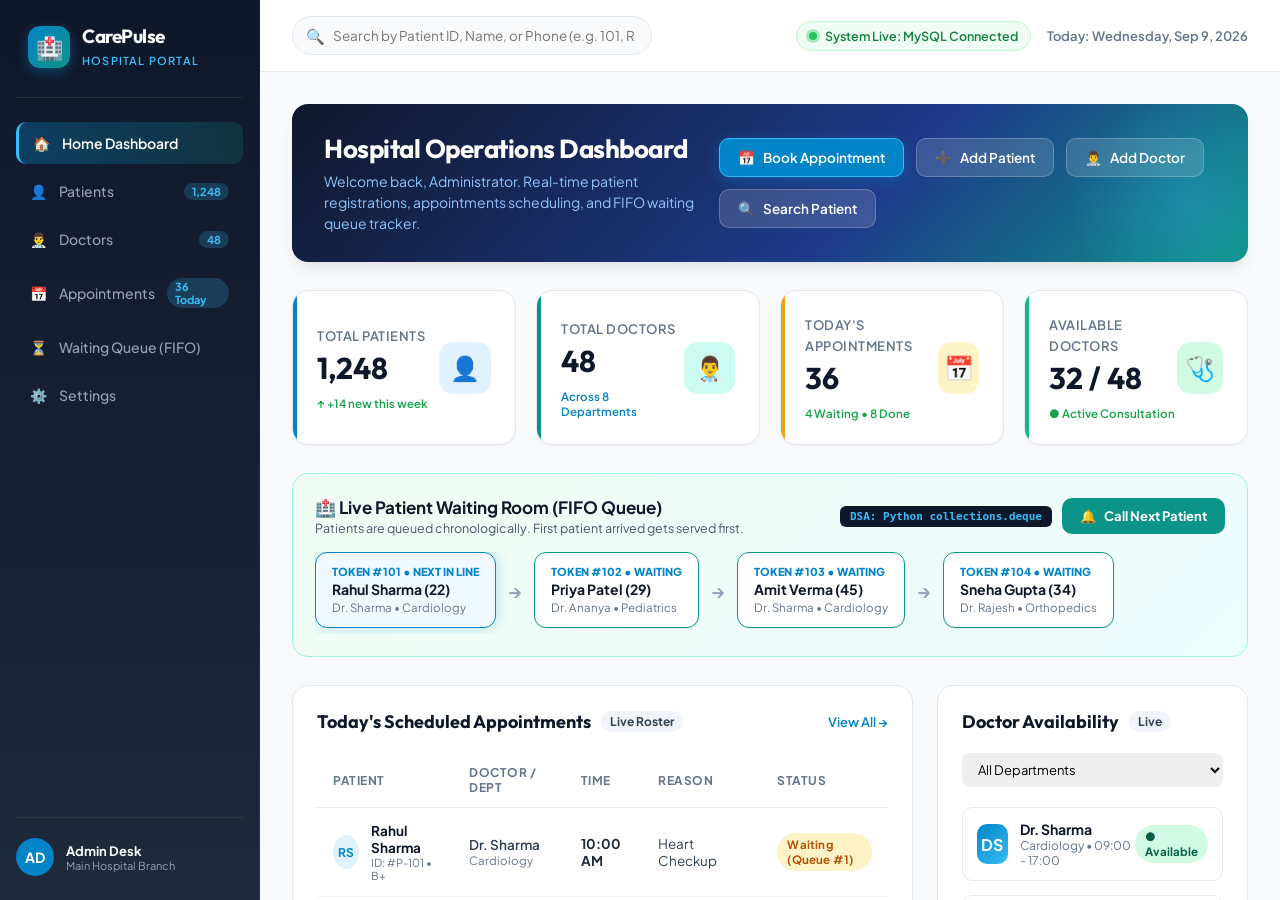
==== preview_home.html @ ee2fca20 "Initial commit - CarePulse Hospital Management System" ====
<!DOCTYPE html>
<html lang="en">
<head>
    <meta charset="UTF-8">
    <meta name="viewport" content="width=device-width, initial-scale=1.0">
    <title>CarePulse Hospital Management System | Dashboard Preview</title>
    <link rel="preconnect" href="https://fonts.googleapis.com">
    <link rel="preconnect" href="https://fonts.gstatic.com" crossorigin>
    <link href="https://fonts.googleapis.com/css2?family=Plus+Jakarta+Sans:wght@400;500;600;700;800&family=Outfit:wght@500;600;700&display=swap" rel="stylesheet">
    <style>
        :root {
            --primary: #0284c7;
            --primary-dark: #0369a1;
            --primary-light: #e0f2fe;
            --teal: #0d9488;
            --teal-light: #ccfbf1;
            --emerald: #10b981;
            --emerald-light: #d1fae5;
            --amber: #f59e0b;
            --amber-light: #fef3c7;
            --rose: #f43f5e;
            --rose-light: #ffe4e6;
            --slate-900: #0f172a;
            --slate-800: #1e293b;
            --slate-700: #334155;
            --slate-600: #475569;
            --slate-500: #64748b;
            --slate-200: #e2e8f0;
            --slate-100: #f1f5f9;
            --slate-50: #f8fafc;
            --white: #ffffff;
            --shadow-sm: 0 1px 2px 0 rgb(0 0 0 / 0.05);
            --shadow-md: 0 4px 6px -1px rgb(0 0 0 / 0.07), 0 2px 4px -2px rgb(0 0 0 / 0.05);
            --shadow-lg: 0 10px 15px -3px rgb(0 0 0 / 0.08), 0 4px 6px -4px rgb(0 0 0 / 0.04);
            --shadow-glow: 0 0 20px rgba(2, 132, 199, 0.15);
            --radius-lg: 16px;
            --radius-md: 10px;
            --radius-full: 9999px;
            --transition: all 0.25s cubic-bezier(0.4, 0, 0.2, 1);
        }

        * {
            margin: 0;
            padding: 0;
            box-sizing: border-box;
            font-family: 'Plus Jakarta Sans', sans-serif;
        }

        body {
            background-color: #f8fafc;
            color: var(--slate-800);
            display: flex;
            min-height: 100vh;
        }

        /* Sidebar */
        aside.sidebar {
            width: 260px;
            background: linear-gradient(180deg, #0f172a 0%, #1e293b 100%);
            color: var(--white);
            padding: 24px 16px;
            display: flex;
            flex-direction: column;
            flex-shrink: 0;
            border-right: 1px solid rgba(255,255,255,0.05);
        }

        .brand {
            display: flex;
            align-items: center;
            gap: 12px;
            padding: 0 12px 28px 12px;
            border-bottom: 1px solid rgba(255,255,255,0.08);
        }

        .brand-icon {
            width: 42px;
            height: 42px;
            border-radius: 12px;
            background: linear-gradient(135deg, #0284c7, #0d9488);
            display: flex;
            align-items: center;
            justify-content: center;
            font-size: 22px;
            box-shadow: 0 4px 12px rgba(2, 132, 199, 0.4);
        }

        .brand-text h2 {
            font-family: 'Outfit', sans-serif;
            font-size: 19px;
            font-weight: 700;
            letter-spacing: -0.5px;
            color: #ffffff;
        }

        .brand-text span {
            font-size: 11px;
            text-transform: uppercase;
            letter-spacing: 1.2px;
            color: #38bdf8;
            font-weight: 600;
        }

        .nav-menu {
            margin-top: 24px;
            list-style: none;
            display: flex;
            flex-direction: column;
            gap: 6px;
            flex-grow: 1;
        }

        .nav-item a {
            display: flex;
            align-items: center;
            gap: 12px;
            padding: 12px 14px;
            border-radius: var(--radius-md);
            color: #94a3b8;
            text-decoration: none;
            font-size: 14px;
            font-weight: 500;
            transition: var(--transition);
        }

        .nav-item a:hover {
            color: #ffffff;
            background: rgba(255,255,255,0.06);
            transform: translateX(3px);
        }

        .nav-item.active a {
            color: #ffffff;
            background: linear-gradient(90deg, rgba(2, 132, 199, 0.35) 0%, rgba(13, 148, 136, 0.2) 100%);
            border-left: 3px solid #38bdf8;
            font-weight: 600;
        }

        .nav-badge {
            margin-left: auto;
            background: rgba(56, 189, 248, 0.2);
            color: #38bdf8;
            padding: 2px 8px;
            border-radius: var(--radius-full);
            font-size: 11px;
            font-weight: 700;
        }

        .sidebar-footer {
            padding-top: 20px;
            border-top: 1px solid rgba(255,255,255,0.08);
            display: flex;
            align-items: center;
            gap: 12px;
        }

        .admin-avatar {
            width: 38px;
            height: 38px;
            border-radius: 50%;
            background: #0284c7;
            display: flex;
            align-items: center;
            justify-content: center;
            font-weight: 700;
            font-size: 14px;
        }

        /* Main Content */
        main.main-content {
            flex-grow: 1;
            display: flex;
            flex-direction: column;
            overflow-y: auto;
            max-height: 100vh;
        }

        /* Top Header */
        header.topbar {
            background: var(--white);
            border-bottom: 1px solid var(--slate-200);
            padding: 16px 32px;
            display: flex;
            align-items: center;
            justify-content: space-between;
            position: sticky;
            top: 0;
            z-index: 20;
        }

        .header-search {
            position: relative;
            width: 360px;
        }

        .header-search input {
            width: 100%;
            padding: 10px 16px 10px 40px;
            background: var(--slate-50);
            border: 1px solid var(--slate-200);
            border-radius: var(--radius-full);
            font-size: 13.5px;
            outline: none;
            transition: var(--transition);
        }

        .header-search input:focus {
            border-color: var(--primary);
            background: var(--white);
            box-shadow: 0 0 0 3px rgba(2, 132, 199, 0.12);
        }

        .search-icon {
            position: absolute;
            left: 14px;
            top: 50%;
            transform: translateY(-50%);
            color: var(--slate-400);
            font-size: 15px;
        }

        .header-actions {
            display: flex;
            align-items: center;
            gap: 16px;
        }

        .btn-live-pulse {
            display: flex;
            align-items: center;
            gap: 8px;
            background: #f0fdf4;
            color: #15803d;
            border: 1px solid #bbf7d0;
            padding: 6px 12px;
            border-radius: var(--radius-full);
            font-size: 12.5px;
            font-weight: 600;
        }

        .pulse-dot {
            width: 8px;
            height: 8px;
            background: #22c55e;
            border-radius: 50%;
            box-shadow: 0 0 0 3px rgba(34, 197, 94, 0.35);
            animation: pulseAnim 2s infinite;
        }

        @keyframes pulseAnim {
            0% { box-shadow: 0 0 0 0 rgba(34, 197, 94, 0.5); }
            70% { box-shadow: 0 0 0 8px rgba(34, 197, 94, 0); }
            100% { box-shadow: 0 0 0 0 rgba(34, 197, 94, 0); }
        }

        /* Dashboard Container */
        .dashboard-body {
            padding: 32px;
            display: flex;
            flex-direction: column;
            gap: 28px;
        }

        /* Welcome Banner & Quick Action Buttons */
        .hero-banner {
            background: linear-gradient(135deg, #0f172a 0%, #1e3a8a 60%, #0d9488 100%);
            border-radius: var(--radius-lg);
            padding: 28px 32px;
            color: var(--white);
            display: flex;
            justify-content: space-between;
            align-items: center;
            box-shadow: var(--shadow-lg);
            position: relative;
            overflow: hidden;
        }

        .hero-banner::after {
            content: '';
            position: absolute;
            right: -60px;
            bottom: -60px;
            width: 240px;
            height: 240px;
            border-radius: 50%;
            background: radial-gradient(circle, rgba(56, 189, 248, 0.25) 0%, rgba(255,255,255,0) 70%);
            pointer-events: none;
        }

        .hero-text h1 {
            font-family: 'Outfit', sans-serif;
            font-size: 26px;
            font-weight: 700;
            letter-spacing: -0.5px;
            margin-bottom: 6px;
        }

        .hero-text p {
            color: #93c5fd;
            font-size: 14px;
            max-width: 520px;
            line-height: 1.5;
        }

        .quick-actions {
            display: flex;
            gap: 12px;
            flex-wrap: wrap;
            z-index: 2;
        }

        .btn-action {
            display: inline-flex;
            align-items: center;
            gap: 8px;
            background: rgba(255,255,255,0.14);
            border: 1px solid rgba(255,255,255,0.22);
            backdrop-filter: blur(8px);
            color: var(--white);
            padding: 10px 18px;
            border-radius: var(--radius-md);
            font-size: 13.5px;
            font-weight: 600;
            text-decoration: none;
            cursor: pointer;
            transition: var(--transition);
        }

        .btn-action:hover {
            background: var(--white);
            color: var(--slate-900);
            transform: translateY(-2px);
            box-shadow: 0 4px 14px rgba(0,0,0,0.2);
        }

        .btn-action.btn-primary-action {
            background: #0284c7;
            border-color: #38bdf8;
            box-shadow: 0 4px 14px rgba(2, 132, 199, 0.4);
        }

        .btn-action.btn-primary-action:hover {
            background: #0369a1;
            color: var(--white);
        }

        /* Stat Cards Grid */
        .stats-grid {
            display: grid;
            grid-template-columns: repeat(4, 1fr);
            gap: 20px;
        }

        .stat-card {
            background: var(--white);
            border-radius: var(--radius-lg);
            padding: 22px 24px;
            border: 1px solid var(--slate-200);
            box-shadow: var(--shadow-sm);
            display: flex;
            align-items: center;
            justify-content: space-between;
            transition: var(--transition);
            position: relative;
            overflow: hidden;
        }

        .stat-card:hover {
            transform: translateY(-3px);
            box-shadow: var(--shadow-lg);
            border-color: #cbd5e1;
        }

        .stat-card::before {
            content: '';
            position: absolute;
            left: 0;
            top: 0;
            bottom: 0;
            width: 4px;
        }

        .stat-card.blue::before { background: var(--primary); }
        .stat-card.teal::before { background: var(--teal); }
        .stat-card.amber::before { background: var(--amber); }
        .stat-card.emerald::before { background: var(--emerald); }

        .stat-info span {
            font-size: 13px;
            font-weight: 600;
            color: var(--slate-500);
            text-transform: uppercase;
            letter-spacing: 0.5px;
        }

        .stat-info h3 {
            font-family: 'Outfit', sans-serif;
            font-size: 30px;
            font-weight: 700;
            color: var(--slate-900);
            margin: 4px 0;
        }

        .stat-badge {
            font-size: 11.5px;
            font-weight: 600;
            display: inline-flex;
            align-items: center;
            gap: 4px;
        }

        .stat-badge.green { color: #16a34a; }
        .stat-badge.blue { color: #0284c7; }

        .stat-icon {
            width: 52px;
            height: 52px;
            border-radius: 14px;
            display: flex;
            align-items: center;
            justify-content: center;
            font-size: 24px;
        }

        .stat-card.blue .stat-icon { background: var(--primary-light); color: var(--primary); }
        .stat-card.teal .stat-icon { background: var(--teal-light); color: var(--teal); }
        .stat-card.amber .stat-icon { background: var(--amber-light); color: var(--amber); }
        .stat-card.emerald .stat-icon { background: var(--emerald-light); color: var(--emerald); }

        /* Two-Column Section */
        .dashboard-content-grid {
            display: grid;
            grid-template-columns: 2fr 1fr;
            gap: 24px;
        }

        .card {
            background: var(--white);
            border-radius: var(--radius-lg);
            border: 1px solid var(--slate-200);
            box-shadow: var(--shadow-sm);
            padding: 24px;
            display: flex;
            flex-direction: column;
            gap: 20px;
        }

        .card-header {
            display: flex;
            align-items: center;
            justify-content: space-between;
        }

        .card-title {
            display: flex;
            align-items: center;
            gap: 10px;
        }

        .card-title h3 {
            font-family: 'Outfit', sans-serif;
            font-size: 18px;
            font-weight: 700;
            color: var(--slate-900);
        }

        .card-title .badge {
            background: var(--slate-100);
            color: var(--slate-700);
            font-size: 12px;
            font-weight: 700;
            padding: 3px 9px;
            border-radius: var(--radius-full);
        }

        /* Waiting Queue Visual Banner (DSA Section) */
        .queue-container {
            background: linear-gradient(135deg, #f0fdf4 0%, #ecfeff 100%);
            border: 1px solid #99f6e4;
            border-radius: var(--radius-lg);
            padding: 22px;
            display: flex;
            flex-direction: column;
            gap: 16px;
        }

        .queue-header {
            display: flex;
            justify-content: space-between;
            align-items: center;
        }

        .dsa-tag {
            background: #0f172a;
            color: #38bdf8;
            font-family: monospace;
            font-size: 11px;
            padding: 4px 10px;
            border-radius: 6px;
            font-weight: 700;
        }

        .queue-flow {
            display: flex;
            align-items: center;
            gap: 12px;
            overflow-x: auto;
            padding-bottom: 6px;
        }

        .queue-token {
            background: var(--white);
            border: 1.5px solid #0d9488;
            border-radius: 12px;
            padding: 12px 16px;
            min-width: 140px;
            box-shadow: var(--shadow-sm);
            position: relative;
            transition: var(--transition);
        }

        .queue-token.current-serving {
            border-color: #0284c7;
            background: #f0f9ff;
            box-shadow: 0 0 16px rgba(2, 132, 199, 0.25);
        }

        .token-num {
            font-size: 11px;
            font-weight: 800;
            color: #0284c7;
            text-transform: uppercase;
        }

        .token-patient {
            font-size: 14px;
            font-weight: 700;
            color: var(--slate-900);
            margin-top: 2px;
        }

        .token-doctor {
            font-size: 11.5px;
            color: var(--slate-500);
            margin-top: 2px;
        }

        .queue-arrow {
            color: #94a3b8;
            font-size: 18px;
            font-weight: bold;
        }

        .btn-call-next {
            background: #0d9488;
            color: var(--white);
            border: none;
            padding: 10px 18px;
            border-radius: var(--radius-md);
            font-weight: 700;
            font-size: 13px;
            cursor: pointer;
            display: inline-flex;
            align-items: center;
            gap: 8px;
            transition: var(--transition);
        }

        .btn-call-next:hover {
            background: #0f766e;
            transform: scale(1.02);
        }

        /* Appointment Table */
        .table-responsive {
            overflow-x: auto;
        }

        table.data-table {
            width: 100%;
            border-collapse: collapse;
            text-align: left;
        }

        table.data-table th {
            padding: 12px 16px;
            font-size: 12px;
            font-weight: 700;
            color: var(--slate-500);
            text-transform: uppercase;
            letter-spacing: 0.5px;
            border-bottom: 1px solid var(--slate-200);
        }

        table.data-table td {
            padding: 14px 16px;
            font-size: 13.5px;
            border-bottom: 1px solid var(--slate-100);
            color: var(--slate-700);
            vertical-align: middle;
        }

        table.data-table tr:hover {
            background-color: var(--slate-50);
        }

        .patient-cell {
            display: flex;
            align-items: center;
            gap: 12px;
        }

        .patient-avatar-sm {
            width: 34px;
            height: 34px;
            border-radius: 50%;
            background: var(--primary-light);
            color: var(--primary);
            font-weight: 700;
            font-size: 12px;
            display: flex;
            align-items: center;
            justify-content: center;
        }

        .badge-status {
            display: inline-flex;
            align-items: center;
            padding: 4px 10px;
            border-radius: var(--radius-full);
            font-size: 11.5px;
            font-weight: 700;
            letter-spacing: 0.2px;
        }

        .badge-status.confirmed { background: var(--emerald-light); color: #047857; }
        .badge-status.waiting { background: var(--amber-light); color: #b45309; }
        .badge-status.cancelled { background: var(--rose-light); color: #be123c; }

        /* Slot Booking Preview Card */
        .slot-preview-box {
            background: #f8fafc;
            border: 1px dashed var(--slate-300);
            border-radius: var(--radius-md);
            padding: 16px;
        }

        .slot-grid {
            display: grid;
            grid-template-columns: repeat(2, 1fr);
            gap: 8px;
            margin-top: 10px;
        }

        .slot-item {
            padding: 8px 12px;
            border-radius: 8px;
            font-size: 12.5px;
            font-weight: 600;
            display: flex;
            align-items: center;
            justify-content: space-between;
        }

        .slot-item.booked {
            background: #fee2e2;
            color: #991b1b;
            border: 1px solid #fecaca;
        }

        .slot-item.available {
            background: #dcfce7;
            color: #166534;
            border: 1px solid #bbf7d0;
            cursor: pointer;
        }

        .slot-item.available:hover {
            background: #bbf7d0;
        }

        /* Doctor Availability List */
        .doctor-list {
            display: flex;
            flex-direction: column;
            gap: 14px;
        }

        .doctor-card {
            display: flex;
            align-items: center;
            justify-content: space-between;
            padding: 12px 14px;
            border: 1px solid var(--slate-200);
            border-radius: var(--radius-md);
            transition: var(--transition);
        }

        .doctor-card:hover {
            border-color: var(--primary);
            background: #f0f9ff;
        }

        .doctor-meta {
            display: flex;
            align-items: center;
            gap: 12px;
        }

        .doc-avatar {
            width: 40px;
            height: 40px;
            border-radius: 10px;
            background: linear-gradient(135deg, #0284c7, #38bdf8);
            color: white;
            display: flex;
            align-items: center;
            justify-content: center;
            font-weight: 700;
        }

        .doc-info h4 {
            font-size: 14px;
            color: var(--slate-900);
            font-weight: 700;
        }

        .doc-info p {
            font-size: 12px;
            color: var(--slate-500);
        }

        .status-pill {
            display: flex;
            align-items: center;
            gap: 6px;
            font-size: 11.5px;
            font-weight: 700;
            padding: 4px 10px;
            border-radius: var(--radius-full);
        }

        .status-pill.available {
            background: var(--emerald-light);
            color: #065f46;
        }

        .status-pill.busy {
            background: var(--amber-light);
            color: #92400e;
        }

        /* Modal preview */
        .preview-footer-note {
            background: #eff6ff;
            border: 1px solid #bfdbfe;
            border-radius: var(--radius-md);
            padding: 14px 18px;
            color: #1e40af;
            font-size: 13px;
            display: flex;
            align-items: center;
            justify-content: space-between;
        }
    </style>
</head>
<body>

    <!-- Sidebar Navigation -->
    <aside class="sidebar">
        <div class="brand">
            <div class="brand-icon">🏥</div>
            <div class="brand-text">
                <h2>CarePulse</h2>
                <span>Hospital Portal</span>
            </div>
        </div>

        <ul class="nav-menu">
            <li class="nav-item active">
                <a href="#dashboard">
                    <span>🏠</span> Home Dashboard
                </a>
            </li>
            <li class="nav-item">
                <a href="#patients">
                    <span>👤</span> Patients
                    <span class="nav-badge">1,248</span>
                </a>
            </li>
            <li class="nav-item">
                <a href="#doctors">
                    <span>👨‍⚕️</span> Doctors
                    <span class="nav-badge">48</span>
                </a>
            </li>
            <li class="nav-item">
                <a href="#appointments">
                    <span>📅</span> Appointments
                    <span class="nav-badge">36 Today</span>
                </a>
            </li>
            <li class="nav-item">
                <a href="#waiting-queue">
                    <span>⏳</span> Waiting Queue (FIFO)
                </a>
            </li>
            <li class="nav-item">
                <a href="#settings">
                    <span>⚙️</span> Settings
                </a>
            </li>
        </ul>

        <div class="sidebar-footer">
            <div class="admin-avatar">AD</div>
            <div>
                <div style="font-size: 13px; font-weight: 700;">Admin Desk</div>
                <div style="font-size: 11px; color: #94a3b8;">Main Hospital Branch</div>
            </div>
        </div>
    </aside>

    <!-- Main Content Area -->
    <main class="main-content">
        <!-- Top Bar -->
        <header class="topbar">
            <div class="header-search">
                <span class="search-icon">🔍</span>
                <input type="text" placeholder="Search by Patient ID, Name, or Phone (e.g. 101, Rahul)...">
            </div>

            <div class="header-actions">
                <div class="btn-live-pulse">
                    <span class="pulse-dot"></span>
                    <span>System Live: MySQL Connected</span>
                </div>
                <div style="font-size: 13px; color: var(--slate-500); font-weight: 600;">
                    Today: <span id="currentDate">Wednesday, Sep 9, 2026</span>
                </div>
            </div>
        </header>

        <!-- Dashboard Body -->
        <div class="dashboard-body">

            <!-- Hero Banner & Quick Actions -->
            <section class="hero-banner">
                <div class="hero-text">
                    <h1>Hospital Operations Dashboard</h1>
                    <p>Welcome back, Administrator. Real-time patient registrations, appointments scheduling, and FIFO waiting queue tracker.</p>
                </div>
                <div class="quick-actions">
                    <button class="btn-action btn-primary-action" onclick="alert('Quick Action: Open Book Appointment Modal')">
                        <span>📅</span> Book Appointment
                    </button>
                    <button class="btn-action" onclick="alert('Quick Action: Open Add Patient Modal')">
                        <span>➕</span> Add Patient
                    </button>
                    <button class="btn-action" onclick="alert('Quick Action: Open Add Doctor Modal')">
                        <span>👨‍⚕️</span> Add Doctor
                    </button>
                    <button class="btn-action" onclick="alert('Quick Action: Instant Patient Search')">
                        <span>🔍</span> Search Patient
                    </button>
                </div>
            </section>

            <!-- 4 Core Metric Stat Cards -->
            <section class="stats-grid">
                <div class="stat-card blue">
                    <div class="stat-info">
                        <span>Total Patients</span>
                        <h3>1,248</h3>
                        <div class="stat-badge green">↑ +14 new this week</div>
                    </div>
                    <div class="stat-icon">👤</div>
                </div>

                <div class="stat-card teal">
                    <div class="stat-info">
                        <span>Total Doctors</span>
                        <h3>48</h3>
                        <div class="stat-badge blue">Across 8 Departments</div>
                    </div>
                    <div class="stat-icon">👨‍⚕️</div>
                </div>

                <div class="stat-card amber">
                    <div class="stat-info">
                        <span>Today's Appointments</span>
                        <h3>36</h3>
                        <div class="stat-badge green">4 Waiting &bull; 8 Done</div>
                    </div>
                    <div class="stat-icon">📅</div>
                </div>

                <div class="stat-card emerald">
                    <div class="stat-info">
                        <span>Available Doctors</span>
                        <h3>32 / 48</h3>
                        <div class="stat-badge green">● Active Consultation</div>
                    </div>
                    <div class="stat-icon">🩺</div>
                </div>
            </section>

            <!-- Live Waiting Queue (FIFO Data Structure Demonstration) -->
            <section class="queue-container">
                <div class="queue-header">
                    <div>
                        <h3 style="color: #0f172a; font-size: 17px; font-weight: 700;">
                            🏥 Live Patient Waiting Room (FIFO Queue)
                        </h3>
                        <p style="font-size: 12.5px; color: #475569; margin-top: 2px;">
                            Patients are queued chronologically. First patient arrived gets served first.
                        </p>
                    </div>
                    <div style="display: flex; align-items: center; gap: 10px;">
                        <span class="dsa-tag">DSA: Python collections.deque</span>
                        <button class="btn-call-next" onclick="callNextPatient()">
                            <span>🔔</span> Call Next Patient
                        </button>
                    </div>
                </div>

                <div class="queue-flow" id="queueFlowContainer">
                    <div class="queue-token current-serving">
                        <div class="token-num">Token #101 &bull; Next In Line</div>
                        <div class="token-patient">Rahul Sharma (22)</div>
                        <div class="token-doctor">Dr. Sharma &bull; Cardiology</div>
                    </div>

                    <div class="queue-arrow">&rarr;</div>

                    <div class="queue-token">
                        <div class="token-num">Token #102 &bull; Waiting</div>
                        <div class="token-patient">Priya Patel (29)</div>
                        <div class="token-doctor">Dr. Ananya &bull; Pediatrics</div>
                    </div>

                    <div class="queue-arrow">&rarr;</div>

                    <div class="queue-token">
                        <div class="token-num">Token #103 &bull; Waiting</div>
                        <div class="token-patient">Amit Verma (45)</div>
                        <div class="token-doctor">Dr. Sharma &bull; Cardiology</div>
                    </div>

                    <div class="queue-arrow">&rarr;</div>

                    <div class="queue-token">
                        <div class="token-num">Token #104 &bull; Waiting</div>
                        <div class="token-patient">Sneha Gupta (34)</div>
                        <div class="token-doctor">Dr. Rajesh &bull; Orthopedics</div>
                    </div>
                </div>
            </section>

            <!-- Dashboard Content Grid (Appointments & Availability) -->
            <div class="dashboard-content-grid">
                
                <!-- Left: Today's Appointments -->
                <div class="card">
                    <div class="card-header">
                        <div class="card-title">
                            <h3>Today's Scheduled Appointments</h3>
                            <span class="badge">Live Roster</span>
                        </div>
                        <a href="#view-all" style="font-size: 13px; color: var(--primary); text-decoration: none; font-weight: 600;">View All &rarr;</a>
                    </div>

                    <div class="table-responsive">
                        <table class="data-table">
                            <thead>
                                <tr>
                                    <th>Patient</th>
                                    <th>Doctor / Dept</th>
                                    <th>Time</th>
                                    <th>Reason</th>
                                    <th>Status</th>
                                </tr>
                            </thead>
                            <tbody>
                                <tr>
                                    <td>
                                        <div class="patient-cell">
                                            <div class="patient-avatar-sm">RS</div>
                                            <div>
                                                <div style="font-weight: 700; color: var(--slate-900);">Rahul Sharma</div>
                                                <div style="font-size: 11px; color: var(--slate-500);">ID: #P-101 &bull; B+</div>
                                            </div>
                                        </div>
                                    </td>
                                    <td>
                                        <div style="font-weight: 600;">Dr. Sharma</div>
                                        <div style="font-size: 11.5px; color: var(--slate-500);">Cardiology</div>
                                    </td>
                                    <td style="font-weight: 700; color: var(--slate-800);">10:00 AM</td>
                                    <td>Heart Checkup</td>
                                    <td><span class="badge-status waiting">Waiting (Queue #1)</span></td>
                                </tr>
                                <tr>
                                    <td>
                                        <div class="patient-cell">
                                            <div class="patient-avatar-sm" style="background:#e0f2fe; color:#0369a1;">PP</div>
                                            <div>
                                                <div style="font-weight: 700; color: var(--slate-900);">Priya Patel</div>
                                                <div style="font-size: 11px; color: var(--slate-500);">ID: #P-102 &bull; O+</div>
                                            </div>
                                        </div>
                                    </td>
                                    <td>
                                        <div style="font-weight: 600;">Dr. Ananya Rao</div>
                                        <div style="font-size: 11.5px; color: var(--slate-500);">Pediatrics</div>
                                    </td>
                                    <td style="font-weight: 700; color: var(--slate-800);">10:30 AM</td>
                                    <td>Child Vaccination</td>
                                    <td><span class="badge-status confirmed">Confirmed</span></td>
                                </tr>
                                <tr>
                                    <td>
                                        <div class="patient-cell">
                                            <div class="patient-avatar-sm" style="background:#fef3c7; color:#b45309;">AV</div>
                                            <div>
                                                <div style="font-weight: 700; color: var(--slate-900);">Amit Verma</div>
                                                <div style="font-size: 11px; color: var(--slate-500);">ID: #P-103 &bull; A+</div>
                                            </div>
                                        </div>
                                    </td>
                                    <td>
                                        <div style="font-weight: 600;">Dr. Rajesh Mehta</div>
                                        <div style="font-size: 11.5px; color: var(--slate-500);">Orthopedics</div>
                                    </td>
                                    <td style="font-weight: 700; color: var(--slate-800);">11:00 AM</td>
                                    <td>Joint Pain Follow-up</td>
                                    <td><span class="badge-status confirmed">Confirmed</span></td>
                                </tr>
                            </tbody>
                        </table>
                    </div>

                    <!-- Double-Booking Prevention Logic Live Indicator -->
                    <div class="slot-preview-box">
                        <div style="display: flex; justify-content: space-between; align-items: center;">
                            <span style="font-size: 12px; font-weight: 700; color: var(--slate-700); text-transform: uppercase;">
                                ⭐ Smart Conflict & Double-Booking Prevention Preview
                            </span>
                            <span style="font-size: 11px; color: var(--slate-500);">Doctor: Dr. Sharma</span>
                        </div>
                        <div class="slot-grid">
                            <div class="slot-item booked">10:00 AM &bull; Booked ❌ (Locked)</div>
                            <div class="slot-item available" onclick="alert('Slot 10:30 AM is Available! You can book this.')">10:30 AM &bull; Available ✅ (Click)</div>
                            <div class="slot-item booked">11:00 AM &bull; Booked ❌ (Locked)</div>
                            <div class="slot-item available" onclick="alert('Slot 11:30 AM is Available! You can book this.')">11:30 AM &bull; Available ✅ (Click)</div>
                        </div>
                    </div>
                </div>

                <!-- Right: Doctor Availability & Departments -->
                <div class="card">
                    <div class="card-header">
                        <div class="card-title">
                            <h3>Doctor Availability</h3>
                            <span class="badge">Live</span>
                        </div>
                    </div>

                    <div style="display: flex; gap: 8px;">
                        <select style="width: 100%; padding: 8px 12px; border-radius: 8px; border: 1px solid var(--slate-300); font-size: 13px;">
                            <option>All Departments</option>
                            <option>Cardiology</option>
                            <option>Pediatrics</option>
                            <option>Orthopedics</option>
                            <option>Neurology</option>
                        </select>
                    </div>

                    <div class="doctor-list">
                        <div class="doctor-card">
                            <div class="doctor-meta">
                                <div class="doc-avatar">DS</div>
                                <div class="doc-info">
                                    <h4>Dr. Sharma</h4>
                                    <p>Cardiology &bull; 09:00 - 17:00</p>
                                </div>
                            </div>
                            <span class="status-pill available">● Available</span>
                        </div>

                        <div class="doctor-card">
                            <div class="doctor-meta">
                                <div class="doc-avatar" style="background: linear-gradient(135deg, #0d9488, #14b8a6);">DA</div>
                                <div class="doc-info">
                                    <h4>Dr. Ananya Rao</h4>
                                    <p>Pediatrics &bull; 10:00 - 18:00</p>
                                </div>
                            </div>
                            <span class="status-pill busy">⏳ In Consult</span>
                        </div>

                        <div class="doctor-card">
                            <div class="doctor-meta">
                                <div class="doc-avatar" style="background: linear-gradient(135deg, #4f46e5, #818cf8);">DR</div>
                                <div class="doc-info">
                                    <h4>Dr. Rajesh Mehta</h4>
                                    <p>Orthopedics &bull; 09:00 - 15:00</p>
                                </div>
                            </div>
                            <span class="status-pill available">● Available</span>
                        </div>
                    </div>

                    <div style="padding-top: 14px; border-top: 1px solid var(--slate-100);">
                        <div style="font-size: 12.5px; font-weight: 700; margin-bottom: 8px; color: var(--slate-800);">
                            Recent Registrations
                        </div>
                        <ul style="list-style: none; display: flex; flex-direction: column; gap: 8px; font-size: 12px; color: var(--slate-600);">
                            <li>&bull; <strong>Sneha Gupta</strong> (ID: #104) &bull; 15 mins ago</li>
                            <li>&bull; <strong>Amit Verma</strong> (ID: #103) &bull; 40 mins ago</li>
                        </ul>
                    </div>
                </div>

            </div>

            <!-- Preview Footer Notification -->
            <div class="preview-footer-note">
                <div>
                    <strong>Preview Mode Active:</strong> This represents the frontend layout and styling of your Home Dashboard. All buttons, tables, FIFO waiting room, and double-booking slot selectors are designed for complete Python/Flask & MySQL integration.
                </div>
            </div>

        </div>
    </main>

    <script>
        function callNextPatient() {
            const container = document.getElementById('queueFlowContainer');
            const firstToken = container.querySelector('.queue-token');
            if (firstToken) {
                const name = firstToken.querySelector('.token-patient').innerText;
                alert('Serving Patient: ' + name + '\nQueue updated via FIFO dequeue() logic!');
            }
        }
    </script>
</body>
</html>
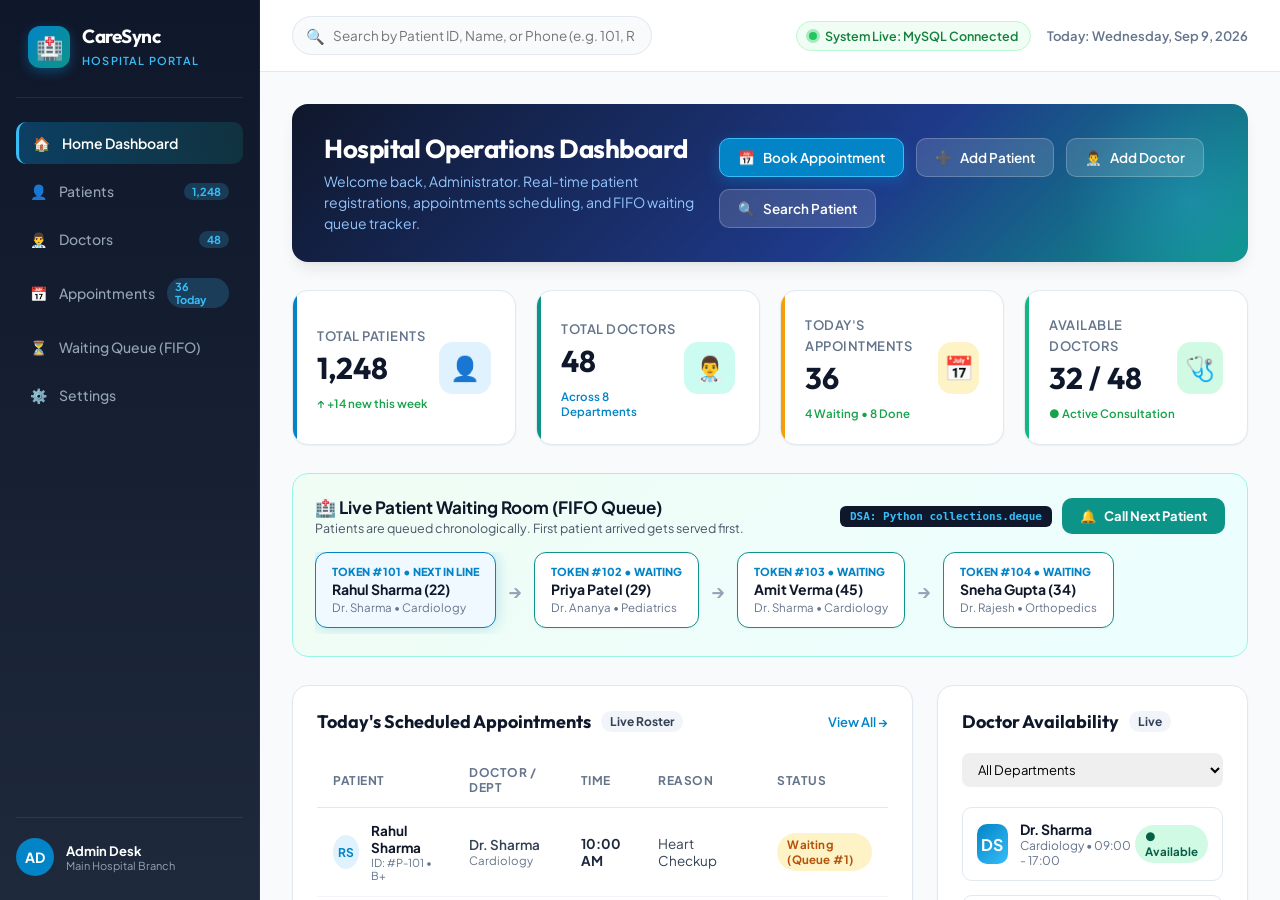
==== commit 23aa9b45: "Update CareSync hospital management system Fix appointment slot reuse, enforce doctor schedules, and" ====
--- a/preview_home.html
+++ b/preview_home.html
@@ -3,7 +3,7 @@
 <head>
     <meta charset="UTF-8">
     <meta name="viewport" content="width=device-width, initial-scale=1.0">
-    <title>CarePulse Hospital Management System | Dashboard Preview</title>
+    <title>CareSync Hospital Management System | Dashboard Preview</title>
     <link rel="preconnect" href="https://fonts.googleapis.com">
     <link rel="preconnect" href="https://fonts.gstatic.com" crossorigin>
     <link href="https://fonts.googleapis.com/css2?family=Plus+Jakarta+Sans:wght@400;500;600;700;800&family=Outfit:wght@500;600;700&display=swap" rel="stylesheet">
@@ -771,7 +771,7 @@
         <div class="brand">
             <div class="brand-icon">🏥</div>
             <div class="brand-text">
-                <h2>CarePulse</h2>
+                <h2>CareSync</h2>
                 <span>Hospital Portal</span>
             </div>
         </div>
